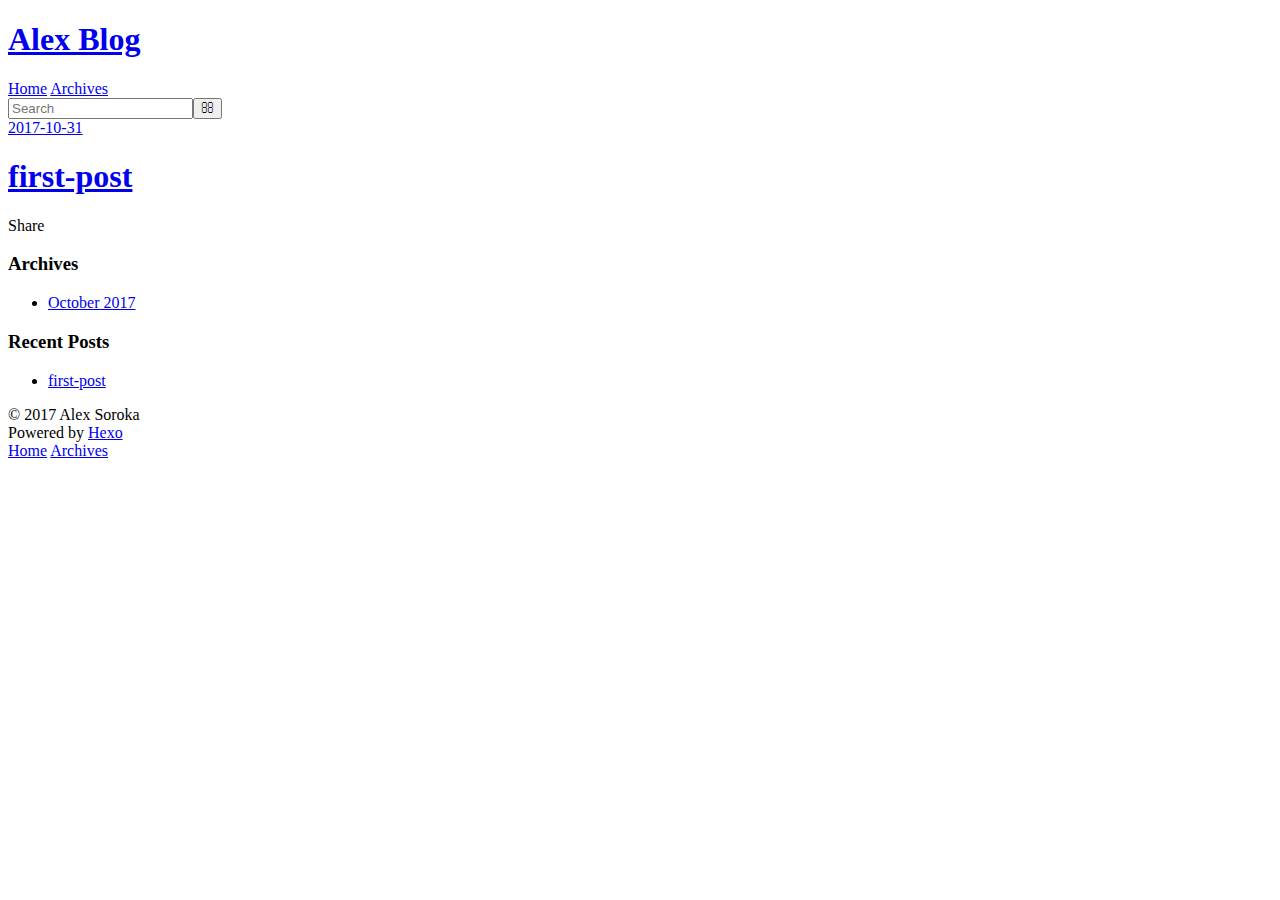
==== index.html @ d8c3882f "Site updated: 2017-10-31 22:13:53" ====
<!DOCTYPE html>
<html>
<head>
  <meta charset="utf-8">
  
  <title>Alex Blog</title>
  <meta name="viewport" content="width=device-width, initial-scale=1, maximum-scale=1">
  <meta name="description" content="My miserable attempt">
<meta property="og:type" content="website">
<meta property="og:title" content="Alex Blog">
<meta property="og:url" content="http://lehaSVV2009.github.io/index.html">
<meta property="og:site_name" content="Alex Blog">
<meta property="og:description" content="My miserable attempt">
<meta name="twitter:card" content="summary">
<meta name="twitter:title" content="Alex Blog">
<meta name="twitter:description" content="My miserable attempt">
  
    <link rel="alternate" href="/atom.xml" title="Alex Blog" type="application/atom+xml">
  
  
    <link rel="icon" href="/favicon.png">
  
  
    <link href="//fonts.googleapis.com/css?family=Source+Code+Pro" rel="stylesheet" type="text/css">
  
  <link rel="stylesheet" href="/css/style.css">
  

</head>

<body>
  <div id="container">
    <div id="wrap">
      <header id="header">
  <div id="banner"></div>
  <div id="header-outer" class="outer">
    <div id="header-title" class="inner">
      <h1 id="logo-wrap">
        <a href="/" id="logo">Alex Blog</a>
      </h1>
      
    </div>
    <div id="header-inner" class="inner">
      <nav id="main-nav">
        <a id="main-nav-toggle" class="nav-icon"></a>
        
          <a class="main-nav-link" href="/">Home</a>
        
          <a class="main-nav-link" href="/archives">Archives</a>
        
      </nav>
      <nav id="sub-nav">
        
          <a id="nav-rss-link" class="nav-icon" href="/atom.xml" title="RSS Feed"></a>
        
        <a id="nav-search-btn" class="nav-icon" title="Search"></a>
      </nav>
      <div id="search-form-wrap">
        <form action="//google.com/search" method="get" accept-charset="UTF-8" class="search-form"><input type="search" name="q" class="search-form-input" placeholder="Search"><button type="submit" class="search-form-submit">&#xF002;</button><input type="hidden" name="sitesearch" value="http://lehaSVV2009.github.io"></form>
      </div>
    </div>
  </div>
</header>
      <div class="outer">
        <section id="main">
  
    <article id="post-first-post" class="article article-type-post" itemscope itemprop="blogPost">
  <div class="article-meta">
    <a href="/2017/10/31/first-post/" class="article-date">
  <time datetime="2017-10-31T17:37:11.000Z" itemprop="datePublished">2017-10-31</time>
</a>
    
  </div>
  <div class="article-inner">
    
    
      <header class="article-header">
        
  
    <h1 itemprop="name">
      <a class="article-title" href="/2017/10/31/first-post/">first-post</a>
    </h1>
  

      </header>
    
    <div class="article-entry" itemprop="articleBody">
      
        
      
    </div>
    <footer class="article-footer">
      <a data-url="http://lehaSVV2009.github.io/2017/10/31/first-post/" data-id="cj9fzrqyd0000x6uke3y1sn27" class="article-share-link">Share</a>
      
      
    </footer>
  </div>
  
</article>


  

</section>
        
          <aside id="sidebar">
  
    

  
    

  
    
  
    
  <div class="widget-wrap">
    <h3 class="widget-title">Archives</h3>
    <div class="widget">
      <ul class="archive-list"><li class="archive-list-item"><a class="archive-list-link" href="/archives/2017/10/">October 2017</a></li></ul>
    </div>
  </div>


  
    
  <div class="widget-wrap">
    <h3 class="widget-title">Recent Posts</h3>
    <div class="widget">
      <ul>
        
          <li>
            <a href="/2017/10/31/first-post/">first-post</a>
          </li>
        
      </ul>
    </div>
  </div>

  
</aside>
        
      </div>
      <footer id="footer">
  
  <div class="outer">
    <div id="footer-info" class="inner">
      &copy; 2017 Alex Soroka<br>
      Powered by <a href="http://hexo.io/" target="_blank">Hexo</a>
    </div>
  </div>
</footer>
    </div>
    <nav id="mobile-nav">
  
    <a href="/" class="mobile-nav-link">Home</a>
  
    <a href="/archives" class="mobile-nav-link">Archives</a>
  
</nav>
    

<script src="//ajax.googleapis.com/ajax/libs/jquery/2.0.3/jquery.min.js"></script>


  <link rel="stylesheet" href="/fancybox/jquery.fancybox.css">
  <script src="/fancybox/jquery.fancybox.pack.js"></script>


<script src="/js/script.js"></script>

  </div>
</body>
</html>
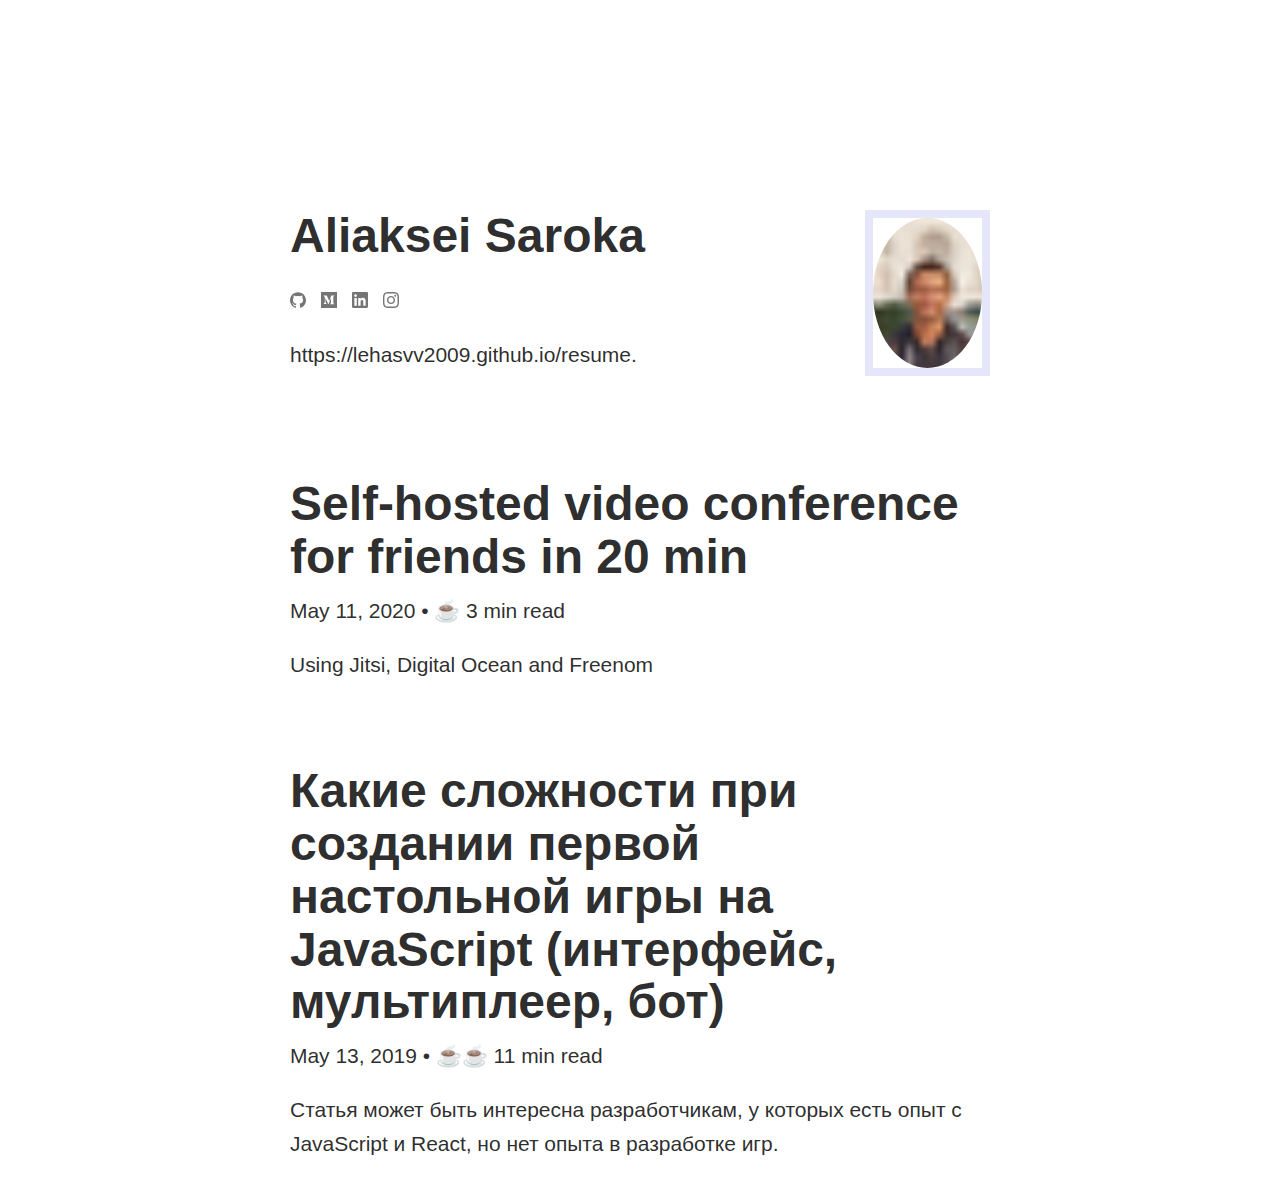
==== commit 4748186c: "Update blog" ====
--- a/index.html
+++ b/index.html
@@ -1,174 +1,17 @@
-<!DOCTYPE html>
-<html>
-<head>
-  <meta charset="utf-8">
-  
-  <title>Alex Blog</title>
-  <meta name="viewport" content="width=device-width, initial-scale=1, maximum-scale=1">
-  <meta name="description" content="My miserable attempt">
-<meta property="og:type" content="website">
-<meta property="og:title" content="Alex Blog">
-<meta property="og:url" content="http://lehaSVV2009.github.io/index.html">
-<meta property="og:site_name" content="Alex Blog">
-<meta property="og:description" content="My miserable attempt">
-<meta name="twitter:card" content="summary">
-<meta name="twitter:title" content="Alex Blog">
-<meta name="twitter:description" content="My miserable attempt">
-  
-    <link rel="alternate" href="/atom.xml" title="Alex Blog" type="application/atom+xml">
+<!DOCTYPE html><html lang="en"><head><meta charSet="utf-8"/><meta http-equiv="x-ua-compatible" content="ie=edge"/><meta name="viewport" content="width=device-width, initial-scale=1, shrink-to-fit=no"/><style data-href="/styles.a92dc125d7c04d396677.css">.token.cdata,.token.comment,.token.doctype,.token.prolog{color:#546a90}.token.punctuation{color:#77749c}.namespace{opacity:.7}.token.constant,.token.deleted,.token.property,.token.symbol,.token.tag{color:#f6416c}.token.boolean,.token.number{color:#ffd400}.token.attr-name,.token.char,.token.inserted,.token.selector,.token.string{color:#7984d1}.token.builtin{color:#df85ff}.language-css .token.string,.style .token.string,.token.entity,.token.operator,.token.url,.token.variable{color:#f8f8f2}.token.atrule,.token.attr-value,.token.function{color:#ff7a60}.token.class-name{color:#a875ff}.token.keyword{color:#fdbed4}.token.important,.token.regex{color:#ffb86c}.token.bold,.token.important{font-weight:700}.token.italic{font-style:italic}.token.entity{cursor:help}</style><meta name="generator" content="Gatsby 2.21.22"/><title data-react-helmet="true">Aliaksei Saroka</title><link data-react-helmet="true" rel="webmention" href="https://webmention.io/lehasvv2009.github.io//webmention"/><link data-react-helmet="true" rel="pingback" href="https://webmention.io/lehasvv2009.github.io//xmlrpc"/><link data-react-helmet="true" href="https://github.com/lehasvv2009" rel="me"/><meta data-react-helmet="true" charSet="utf-8"/><meta data-react-helmet="true" http-equiv="X-UA-Compatible" content="IE=edge"/><meta data-react-helmet="true" name="viewport" content="width=device-width, initial-scale=1"/><meta data-react-helmet="true" name="theme-color" content="#fff"/><meta data-react-helmet="true" itemProp="name" content="Aliaksei Saroka"/><meta data-react-helmet="true" name="description" content="Aliaksei Saroka&#x27;s blog"/><meta data-react-helmet="true" itemProp="image" content="https://lehasvv2009.github.io/static/77b699ee4748cd19e9d9c97057b6dbfb/48094/avatar.png"/><meta data-react-helmet="true" property="og:title" content="Aliaksei Saroka"/><meta data-react-helmet="true" property="og:description" content="Aliaksei Saroka&#x27;s blog"/><meta data-react-helmet="true" property="og:image" content="https://lehasvv2009.github.io/static/77b699ee4748cd19e9d9c97057b6dbfb/48094/avatar.png"/><meta data-react-helmet="true" name="twitter:card" content="summary"/><meta data-react-helmet="true" name="twitter:creator" content=""/><meta data-react-helmet="true" name="twitter:site" content=""/><meta data-react-helmet="true" name="twitter:title"/><meta data-react-helmet="true" name="twitter:description" content="Aliaksei Saroka&#x27;s blog"/><meta data-react-helmet="true" name="twitter:image" content="https://lehasvv2009.github.io/static/77b699ee4748cd19e9d9c97057b6dbfb/48094/avatar.png"/><link rel="icon" href="/favicon-32x32.png?v=c180c5fe4a00770520d60e7bcd71e8d2"/><link rel="manifest" href="/manifest.webmanifest"/><meta name="theme-color" content="#ffffff"/><link rel="apple-touch-icon" sizes="48x48" href="/icons/icon-48x48.png?v=c180c5fe4a00770520d60e7bcd71e8d2"/><link rel="apple-touch-icon" sizes="72x72" href="/icons/icon-72x72.png?v=c180c5fe4a00770520d60e7bcd71e8d2"/><link rel="apple-touch-icon" sizes="96x96" href="/icons/icon-96x96.png?v=c180c5fe4a00770520d60e7bcd71e8d2"/><link rel="apple-touch-icon" sizes="144x144" href="/icons/icon-144x144.png?v=c180c5fe4a00770520d60e7bcd71e8d2"/><link rel="apple-touch-icon" sizes="192x192" href="/icons/icon-192x192.png?v=c180c5fe4a00770520d60e7bcd71e8d2"/><link rel="apple-touch-icon" sizes="256x256" href="/icons/icon-256x256.png?v=c180c5fe4a00770520d60e7bcd71e8d2"/><link rel="apple-touch-icon" sizes="384x384" href="/icons/icon-384x384.png?v=c180c5fe4a00770520d60e7bcd71e8d2"/><link rel="apple-touch-icon" sizes="512x512" href="/icons/icon-512x512.png?v=c180c5fe4a00770520d60e7bcd71e8d2"/><link rel="alternate" type="application/rss+xml" title="Aliaksei Saroka" href="/rss.xml"/><link rel="preconnect dns-prefetch" href="https://www.google-analytics.com"/><link as="script" rel="preload" href="/webpack-runtime-fe6d4af9e20060ab5d22.js"/><link as="script" rel="preload" href="/framework-20ef01989315425214b5.js"/><link as="script" rel="preload" href="/styles-87377f8a4e3d033dcfd3.js"/><link as="script" rel="preload" href="/532a2f07-9b9ff0c8c1058b049d2c.js"/><link as="script" rel="preload" href="/app-6710c7ec12f6f10087b0.js"/><link as="script" rel="preload" href="/e55b1624863f201557be7973b640ebc2d41868d9-2e8a1cd098a2433be1ec.js"/><link as="script" rel="preload" href="/component---node-modules-gatsby-theme-medium-to-own-blog-src-pages-index-js-a591257ea49b595469bc.js"/><link as="fetch" rel="preload" href="/page-data/index/page-data.json" crossorigin="anonymous"/><link as="fetch" rel="preload" href="/page-data/app-data.json" crossorigin="anonymous"/></head><body><div id="___gatsby"><div style="outline:none" tabindex="-1" id="gatsby-focus-wrapper"><main><style data-emotion-css="92yktz">body,html{margin:0;padding:0;}html{box-sizing:border-box;font-size:62.5%;background:#ffffff;}body{margin:0;-webkit-font-smoothing:antialiased;-moz-osx-font-smoothing:grayscale;line-height:1.6;font-size:2.1rem;font-weight:400;font-family:-apple-system,BlinkMacSystemFont,Avenir,'Avenir Next','Segoe UI',Roboto,Oxygen,Ubuntu,Cantarell,'Fira Sans','Droid Sans','Helvetica Neue',sans-serif;height:100%;background:#ffffff;color:rgba(0,0,0,0.84);text-rendering:optimizeLegibility;}h1,h2,p,i,a{color:rgba(0,0,0,0.84);}h1,h2,h3,h4,h5,h6{line-height:1.1;}h1{font-size:48px;text-align:left;margin-bottom:8px;}h2{font-size:26px;font-weight:700;padding:0;margin:56px 0 -13px -1.883px;text-align:left;line-height:34.5px;-webkit-letter-spacing:-0.45px;-moz-letter-spacing:-0.45px;-ms-letter-spacing:-0.45px;letter-spacing:-0.45px;}p,i,a{margin-top:21px;font-size:21px;-webkit-letter-spacing:-0.03px;-moz-letter-spacing:-0.03px;-ms-letter-spacing:-0.03px;letter-spacing:-0.03px;line-height:1.58;}a{-webkit-text-decoration:underline;text-decoration:underline;}blockquote{font-size:30px;font-style:italic;-webkit-letter-spacing:-0.36px;-moz-letter-spacing:-0.36px;-ms-letter-spacing:-0.36px;letter-spacing:-0.36px;line-height:44.4px;overflow-wrap:break-word;margin:55px 0 33px 0;color:rgba(0,0,0,0.68);border-left:3px solid rgba(0,0,0,0.84);padding-left:20px;margin-left:-23px;padding-bottom:2px;}blockquote p:last-child{margin-bottom:0;}pre,code{font-size:16px;background:rgb(243,243,243);font-family:'SFMono-Regular',Menlo,Monaco,'Courier New',Courier,monospace;}code{padding:3px 4px;margin:0 2px;}pre{overflow-x:auto;padding:20px;}pre code{padding:0;margin:0;}mark{background:lavender;}::selection{background-color:lavender;}img{max-width:100%;}h1,h2,h3,h4,h5,h6{position:relative;}.anchor{position:absolute;left:-30px;opacity:0;width:30px;}h1:hover .anchor,h2:hover .anchor,h3:hover .anchor,h4:hover .anchor,h5:hover .anchor,h6:hover .anchor{opacity:1;}h1 .anchor{margin-top:21px;}h3 .anchor{margin-top:5px;}h4 .anchor{margin-top:2px;}figcaption{width:100%;margin-top:10px;line-height:1.4;color:rgba(0,0,0,0.68);-webkit-letter-spacing:0;-moz-letter-spacing:0;-ms-letter-spacing:0;letter-spacing:0;text-align:center;font-size:14px;}</style><style data-emotion-css="1eyi4r2">.css-1eyi4r2{display:-webkit-box;display:-webkit-flex;display:-ms-flexbox;display:flex;-webkit-align-items:center;-webkit-box-align:center;-ms-flex-align:center;align-items:center;-webkit-box-pack:center;-webkit-justify-content:center;-ms-flex-pack:center;justify-content:center;-webkit-flex-direction:column;-ms-flex-direction:column;flex-direction:column;}</style><section id="main-bio" class="css-1eyi4r2"><style data-emotion-css="bqa0gu">.css-bqa0gu{max-width:700px;margin:0 auto;width:80%;}</style><div class="css-bqa0gu"><style data-emotion-css="x3b73k">.css-x3b73k{display:-webkit-box;display:-webkit-flex;display:-ms-flexbox;display:flex;margin-top:10em;margin-bottom:4.375rem;}@media (max-width:1024px){.css-x3b73k{-webkit-flex-wrap:wrap;-ms-flex-wrap:wrap;flex-wrap:wrap;margin-top:4.5em;}}</style><div class="css-x3b73k"><style data-emotion-css="yb3bco">.css-yb3bco{-webkit-flex:0 0 80%;-ms-flex:0 0 80%;flex:0 0 80%;margin-right:1.5rem;}@media (max-width:1024px){.css-yb3bco{-webkit-order:1;-ms-flex-order:1;order:1;-webkit-flex:0 0 100%;-ms-flex:0 0 100%;flex:0 0 100%;margin-right:0;}}</style><div class="css-yb3bco"><style data-emotion-css="gvt5m4">.css-gvt5m4{-webkit-text-decoration:none;text-decoration:none;-webkit-letter-spacing:0;-moz-letter-spacing:0;-ms-letter-spacing:0;letter-spacing:0;}</style><a class="h-card css-gvt5m4" rel="me" href="https://lehasvv2009.github.io"><style data-emotion-css="13icb88">.css-13icb88{margin-bottom:0.875rem;margin-top:0;}</style><h1 class="css-13icb88">Aliaksei Saroka</h1></a><style data-emotion-css="1dhr9js">.css-1dhr9js{margin-bottom:0.875rem;list-style-type:none;margin-bottom:0;padding-left:0;}.css-1dhr9js > li{display:inline-block;margin-right:1.5rem;margin-bottom:0;}.css-1dhr9js > li:last-child{margin-right:0;}.css-1dhr9js svg{width:16px;height:16px;}.css-1dhr9js svg path{fill:rgba(0,0,0,0.54);}.css-1dhr9js svg:hover path{fill:lavender;}</style><ul class="css-1dhr9js"><li><a rel="me" aria-label="github profile" href="https://github.com/lehasvv2009"><svg role="img" viewBox="0 0 24 24" xmlns="http://www.w3.org/2000/svg"><path d="M12 .297c-6.63 0-12 5.373-12 12 0 5.303 3.438 9.8 8.205 11.385.6.113.82-.258.82-.577 0-.285-.01-1.04-.015-2.04-3.338.724-4.042-1.61-4.042-1.61C4.422 18.07 3.633 17.7 3.633 17.7c-1.087-.744.084-.729.084-.729 1.205.084 1.838 1.236 1.838 1.236 1.07 1.835 2.809 1.305 3.495.998.108-.776.417-1.305.76-1.605-2.665-.3-5.466-1.332-5.466-5.93 0-1.31.465-2.38 1.235-3.22-.135-.303-.54-1.523.105-3.176 0 0 1.005-.322 3.3 1.23.96-.267 1.98-.399 3-.405 1.02.006 2.04.138 3 .405 2.28-1.552 3.285-1.23 3.285-1.23.645 1.653.24 2.873.12 3.176.765.84 1.23 1.91 1.23 3.22 0 4.61-2.805 5.625-5.475 5.92.42.36.81 1.096.81 2.22 0 1.606-.015 2.896-.015 3.286 0 .315.21.69.825.57C20.565 22.092 24 17.592 24 12.297c0-6.627-5.373-12-12-12"></path></svg></a></li><li><a rel="me" aria-label="medium profile" href="https://medium.com/@lehasvv2009"><svg role="img" viewBox="0 0 24 24" xmlns="http://www.w3.org/2000/svg"><path d="M0 0v24h24V0H0zm19.938 5.686L18.651 6.92a.376.376 0 0 0-.143.362v9.067a.376.376 0 0 0 .143.361l1.257 1.234v.271h-6.322v-.27l1.302-1.265c.128-.128.128-.165.128-.36V8.99l-3.62 9.195h-.49L6.69 8.99v6.163a.85.85 0 0 0 .233.707l1.694 2.054v.271H3.815v-.27L5.51 15.86a.82.82 0 0 0 .218-.707V8.027a.624.624 0 0 0-.203-.527L4.019 5.686v-.27h4.674l3.613 7.923 3.176-7.924h4.456v.271z"></path></svg></a></li><li><a rel="me" aria-label="linkedin profile" href="https://linkedin.com/in/aliaksei-saroka"><svg role="img" viewBox="0 0 24 24" xmlns="http://www.w3.org/2000/svg"><path d="M20.447 20.452h-3.554v-5.569c0-1.328-.027-3.037-1.852-3.037-1.853 0-2.136 1.445-2.136 2.939v5.667H9.351V9h3.414v1.561h.046c.477-.9 1.637-1.85 3.37-1.85 3.601 0 4.267 2.37 4.267 5.455v6.286zM5.337 7.433c-1.144 0-2.063-.926-2.063-2.065 0-1.138.92-2.063 2.063-2.063 1.14 0 2.064.925 2.064 2.063 0 1.139-.925 2.065-2.064 2.065zm1.782 13.019H3.555V9h3.564v11.452zM22.225 0H1.771C.792 0 0 .774 0 1.729v20.542C0 23.227.792 24 1.771 24h20.451C23.2 24 24 23.227 24 22.271V1.729C24 .774 23.2 0 22.222 0h.003z"></path></svg></a></li><li><a rel="me" aria-label="instagram profile" href="https://instagram.com/specialforkadet"><svg role="img" viewBox="0 0 24 24" xmlns="http://www.w3.org/2000/svg"><path d="M12 0C8.74 0 8.333.015 7.053.072 5.775.132 4.905.333 4.14.63c-.789.306-1.459.717-2.126 1.384S.935 3.35.63 4.14C.333 4.905.131 5.775.072 7.053.012 8.333 0 8.74 0 12s.015 3.667.072 4.947c.06 1.277.261 2.148.558 2.913.306.788.717 1.459 1.384 2.126.667.666 1.336 1.079 2.126 1.384.766.296 1.636.499 2.913.558C8.333 23.988 8.74 24 12 24s3.667-.015 4.947-.072c1.277-.06 2.148-.262 2.913-.558.788-.306 1.459-.718 2.126-1.384.666-.667 1.079-1.335 1.384-2.126.296-.765.499-1.636.558-2.913.06-1.28.072-1.687.072-4.947s-.015-3.667-.072-4.947c-.06-1.277-.262-2.149-.558-2.913-.306-.789-.718-1.459-1.384-2.126C21.319 1.347 20.651.935 19.86.63c-.765-.297-1.636-.499-2.913-.558C15.667.012 15.26 0 12 0zm0 2.16c3.203 0 3.585.016 4.85.071 1.17.055 1.805.249 2.227.415.562.217.96.477 1.382.896.419.42.679.819.896 1.381.164.422.36 1.057.413 2.227.057 1.266.07 1.646.07 4.85s-.015 3.585-.074 4.85c-.061 1.17-.256 1.805-.421 2.227-.224.562-.479.96-.899 1.382-.419.419-.824.679-1.38.896-.42.164-1.065.36-2.235.413-1.274.057-1.649.07-4.859.07-3.211 0-3.586-.015-4.859-.074-1.171-.061-1.816-.256-2.236-.421-.569-.224-.96-.479-1.379-.899-.421-.419-.69-.824-.9-1.38-.165-.42-.359-1.065-.42-2.235-.045-1.26-.061-1.649-.061-4.844 0-3.196.016-3.586.061-4.861.061-1.17.255-1.814.42-2.234.21-.57.479-.96.9-1.381.419-.419.81-.689 1.379-.898.42-.166 1.051-.361 2.221-.421 1.275-.045 1.65-.06 4.859-.06l.045.03zm0 3.678c-3.405 0-6.162 2.76-6.162 6.162 0 3.405 2.76 6.162 6.162 6.162 3.405 0 6.162-2.76 6.162-6.162 0-3.405-2.76-6.162-6.162-6.162zM12 16c-2.21 0-4-1.79-4-4s1.79-4 4-4 4 1.79 4 4-1.79 4-4 4zm7.846-10.405c0 .795-.646 1.44-1.44 1.44-.795 0-1.44-.646-1.44-1.44 0-.794.646-1.439 1.44-1.439.793-.001 1.44.645 1.44 1.439z"></path></svg></a></li></ul><p>https://lehasvv2009.github.io/resume.</p></div><style data-emotion-css="1mmrpfj">.css-1mmrpfj{margin-bottom:0;min-width:150px border-radius:100%;border:8px solid lavender;}</style><div class="css-1mmrpfj gatsby-image-wrapper" style="position:relative;overflow:hidden;display:inline-block;width:150px;height:150px"><img aria-hidden="true" src="[data-uri]" alt="Aliaksei Saroka" style="position:absolute;top:0;left:0;width:100%;height:100%;object-fit:cover;object-position:center;opacity:1;transition-delay:500ms;border-radius:50%"/><noscript><picture><source srcset="/static/77b699ee4748cd19e9d9c97057b6dbfb/48094/avatar.png 1x" /><img loading="lazy" width="150" height="150" srcset="/static/77b699ee4748cd19e9d9c97057b6dbfb/48094/avatar.png 1x" src="/static/77b699ee4748cd19e9d9c97057b6dbfb/48094/avatar.png" alt="Aliaksei Saroka" style="position:absolute;top:0;left:0;opacity:1;width:100%;height:100%;object-fit:cover;object-position:center"/></picture></noscript></div></div></div></section><style data-emotion-css="1eyi4r2">.css-1eyi4r2{display:-webkit-box;display:-webkit-flex;display:-ms-flexbox;display:flex;-webkit-align-items:center;-webkit-box-align:center;-ms-flex-align:center;align-items:center;-webkit-box-pack:center;-webkit-justify-content:center;-ms-flex-pack:center;justify-content:center;-webkit-flex-direction:column;-ms-flex-direction:column;flex-direction:column;}</style><section id="/self-hosted-video-conference-for-friends-in-20-min/" class="css-1eyi4r2"><style data-emotion-css="bqa0gu">.css-bqa0gu{max-width:700px;margin:0 auto;width:80%;}</style><div class="css-bqa0gu"><style data-emotion-css="bu3o36">.css-bu3o36{display:block;margin-top:2em;margin-bottom:2em;-webkit-text-decoration:none;text-decoration:none;}.css-bu3o36 p{margin-top:1rem;}.css-bu3o36 h1{margin-bottom:1rem;}</style><a class="css-bu3o36" href="/self-hosted-video-conference-for-friends-in-20-min/"><h1>Self-hosted video conference for friends in 20 min</h1><p>May 11, 2020<!-- --> • ☕️ 3 min read</p><div></div><p>Using Jitsi, Digital Ocean and Freenom</p></a></div></section><style data-emotion-css="1eyi4r2">.css-1eyi4r2{display:-webkit-box;display:-webkit-flex;display:-ms-flexbox;display:flex;-webkit-align-items:center;-webkit-box-align:center;-ms-flex-align:center;align-items:center;-webkit-box-pack:center;-webkit-justify-content:center;-ms-flex-pack:center;justify-content:center;-webkit-flex-direction:column;-ms-flex-direction:column;flex-direction:column;}</style><section id="/kakie-slozhnosti-pri-sozdanii-pervoj-nastolnoj-igry-na-javascript-(interfejs-multipleer-bot)/" class="css-1eyi4r2"><style data-emotion-css="bqa0gu">.css-bqa0gu{max-width:700px;margin:0 auto;width:80%;}</style><div class="css-bqa0gu"><style data-emotion-css="bu3o36">.css-bu3o36{display:block;margin-top:2em;margin-bottom:2em;-webkit-text-decoration:none;text-decoration:none;}.css-bu3o36 p{margin-top:1rem;}.css-bu3o36 h1{margin-bottom:1rem;}</style><a class="css-bu3o36" href="/kakie-slozhnosti-pri-sozdanii-pervoj-nastolnoj-igry-na-javascript-(interfejs-multipleer-bot)/"><h1>Какие сложности при создании первой настольной игры на JavaScript (интерфейс, мультиплеер, бот)</h1><p>May 13, 2019<!-- --> • ☕️☕️ 11 min read</p><div></div><p>Статья может быть интересна разработчикам, у которых есть опыт с JavaScript и React, но нет опыта в разработке игр.</p></a></div></section></main></div><div id="gatsby-announcer" style="position:absolute;top:0;width:1px;height:1px;padding:0;overflow:hidden;clip:rect(0, 0, 0, 0);white-space:nowrap;border:0" aria-live="assertive" aria-atomic="true"></div></div><script>
   
   
-    <link rel="icon" href="/favicon.png">
-  
-  
-    <link href="//fonts.googleapis.com/css?family=Source+Code+Pro" rel="stylesheet" type="text/css">
-  
-  <link rel="stylesheet" href="/css/style.css">
-  
-
-</head>
-
-<body>
-  <div id="container">
-    <div id="wrap">
-      <header id="header">
-  <div id="banner"></div>
-  <div id="header-outer" class="outer">
-    <div id="header-title" class="inner">
-      <h1 id="logo-wrap">
-        <a href="/" id="logo">Alex Blog</a>
-      </h1>
-      
-    </div>
-    <div id="header-inner" class="inner">
-      <nav id="main-nav">
-        <a id="main-nav-toggle" class="nav-icon"></a>
-        
-          <a class="main-nav-link" href="/">Home</a>
-        
-          <a class="main-nav-link" href="/archives">Archives</a>
-        
-      </nav>
-      <nav id="sub-nav">
-        
-          <a id="nav-rss-link" class="nav-icon" href="/atom.xml" title="RSS Feed"></a>
-        
-        <a id="nav-search-btn" class="nav-icon" title="Search"></a>
-      </nav>
-      <div id="search-form-wrap">
-        <form action="//google.com/search" method="get" accept-charset="UTF-8" class="search-form"><input type="search" name="q" class="search-form-input" placeholder="Search"><button type="submit" class="search-form-submit">&#xF002;</button><input type="hidden" name="sitesearch" value="http://lehaSVV2009.github.io"></form>
-      </div>
-    </div>
-  </div>
-</header>
-      <div class="outer">
-        <section id="main">
-  
-    <article id="post-first-post" class="article article-type-post" itemscope itemprop="blogPost">
-  <div class="article-meta">
-    <a href="/2017/10/31/first-post/" class="article-date">
-  <time datetime="2017-10-31T17:37:11.000Z" itemprop="datePublished">2017-10-31</time>
-</a>
-    
-  </div>
-  <div class="article-inner">
-    
-    
-      <header class="article-header">
-        
-  
-    <h1 itemprop="name">
-      <a class="article-title" href="/2017/10/31/first-post/">first-post</a>
-    </h1>
-  
-
-      </header>
-    
-    <div class="article-entry" itemprop="articleBody">
-      
-        
-      
-    </div>
-    <footer class="article-footer">
-      <a data-url="http://lehaSVV2009.github.io/2017/10/31/first-post/" data-id="cj9fzrqyd0000x6uke3y1sn27" class="article-share-link">Share</a>
+  if(true) {
+    (function(i,s,o,g,r,a,m){i['GoogleAnalyticsObject']=r;i[r]=i[r]||function(){
+    (i[r].q=i[r].q||[]).push(arguments)},i[r].l=1*new Date();a=s.createElement(o),
+    m=s.getElementsByTagName(o)[0];a.async=1;a.src=g;m.parentNode.insertBefore(a,m)
+    })(window,document,'script','https://www.google-analytics.com/analytics.js','ga');
+  }
+  if (typeof ga === "function") {
+    ga('create', 'UA-166246265-1', 'auto', {});
       
       
-    </footer>
-  </div>
-  
-</article>
-
-
-  
-
-</section>
-        
-          <aside id="sidebar">
-  
-    
-
-  
-    
-
-  
-    
-  
-    
-  <div class="widget-wrap">
-    <h3 class="widget-title">Archives</h3>
-    <div class="widget">
-      <ul class="archive-list"><li class="archive-list-item"><a class="archive-list-link" href="/archives/2017/10/">October 2017</a></li></ul>
-    </div>
-  </div>
-
-
-  
-    
-  <div class="widget-wrap">
-    <h3 class="widget-title">Recent Posts</h3>
-    <div class="widget">
-      <ul>
-        
-          <li>
-            <a href="/2017/10/31/first-post/">first-post</a>
-          </li>
-        
-      </ul>
-    </div>
-  </div>
-
-  
-</aside>
-        
-      </div>
-      <footer id="footer">
-  
-  <div class="outer">
-    <div id="footer-info" class="inner">
-      &copy; 2017 Alex Soroka<br>
-      Powered by <a href="http://hexo.io/" target="_blank">Hexo</a>
-    </div>
-  </div>
-</footer>
-    </div>
-    <nav id="mobile-nav">
-  
-    <a href="/" class="mobile-nav-link">Home</a>
-  
-    <a href="/archives" class="mobile-nav-link">Archives</a>
-  
-</nav>
-    
-
-<script src="//ajax.googleapis.com/ajax/libs/jquery/2.0.3/jquery.min.js"></script>
-
-
-  <link rel="stylesheet" href="/fancybox/jquery.fancybox.css">
-  <script src="/fancybox/jquery.fancybox.pack.js"></script>
-
-
-<script src="/js/script.js"></script>
-
-  </div>
-</body>
-</html>+      
+      
+      
+      }</script><script id="gatsby-script-loader">/*<![CDATA[*/window.pagePath="/";/*]]>*/</script><script id="gatsby-chunk-mapping">/*<![CDATA[*/window.___chunkMapping={"app":["/app-6710c7ec12f6f10087b0.js"],"component---node-modules-gatsby-theme-medium-to-own-blog-src-pages-404-js":["/component---node-modules-gatsby-theme-medium-to-own-blog-src-pages-404-js-0e0d30188bad5d7705e7.js"],"component---node-modules-gatsby-theme-medium-to-own-blog-src-pages-index-js":["/component---node-modules-gatsby-theme-medium-to-own-blog-src-pages-index-js-a591257ea49b595469bc.js"],"component---node-modules-gatsby-theme-medium-to-own-blog-src-templates-blog-post-js":["/component---node-modules-gatsby-theme-medium-to-own-blog-src-templates-blog-post-js-22955e7ff5f7e8a46618.js"]};/*]]>*/</script><script src="/component---node-modules-gatsby-theme-medium-to-own-blog-src-pages-index-js-a591257ea49b595469bc.js" async=""></script><script src="/e55b1624863f201557be7973b640ebc2d41868d9-2e8a1cd098a2433be1ec.js" async=""></script><script src="/app-6710c7ec12f6f10087b0.js" async=""></script><script src="/532a2f07-9b9ff0c8c1058b049d2c.js" async=""></script><script src="/styles-87377f8a4e3d033dcfd3.js" async=""></script><script src="/framework-20ef01989315425214b5.js" async=""></script><script src="/webpack-runtime-fe6d4af9e20060ab5d22.js" async=""></script></body></html>